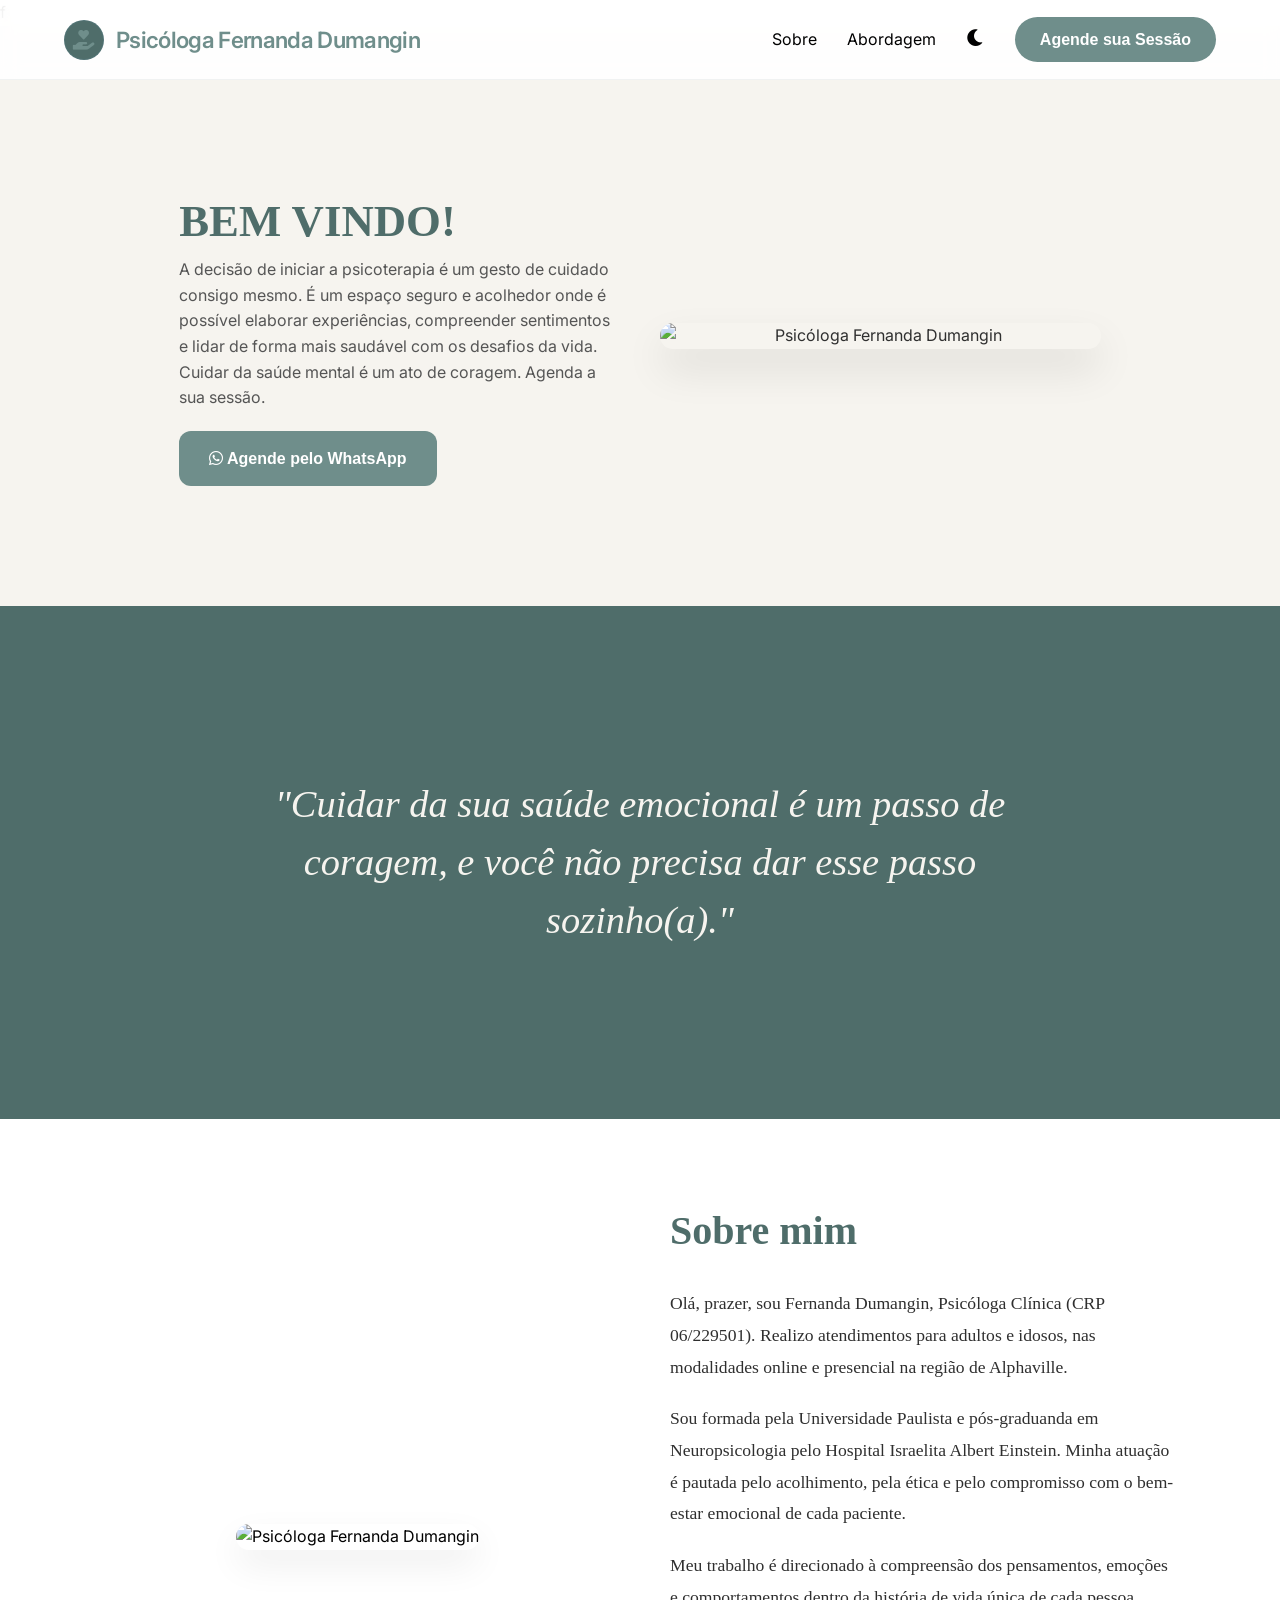
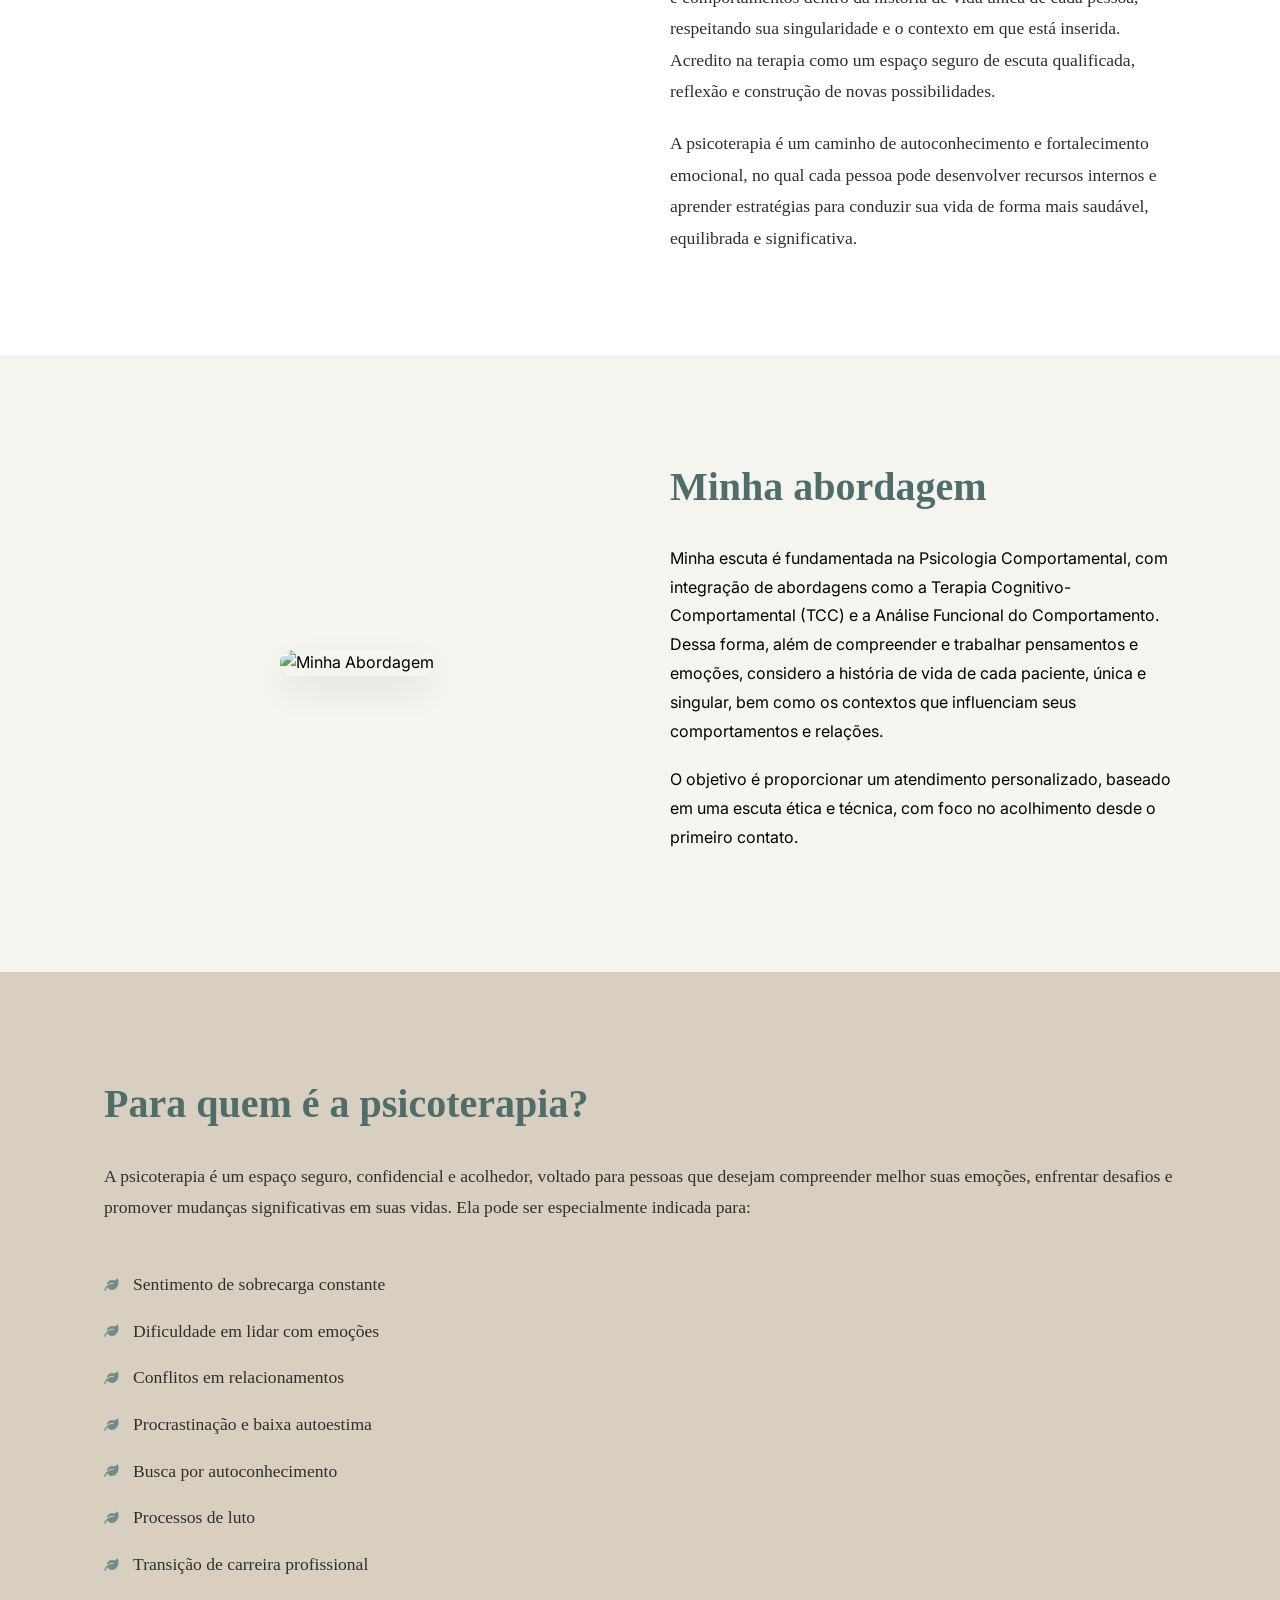
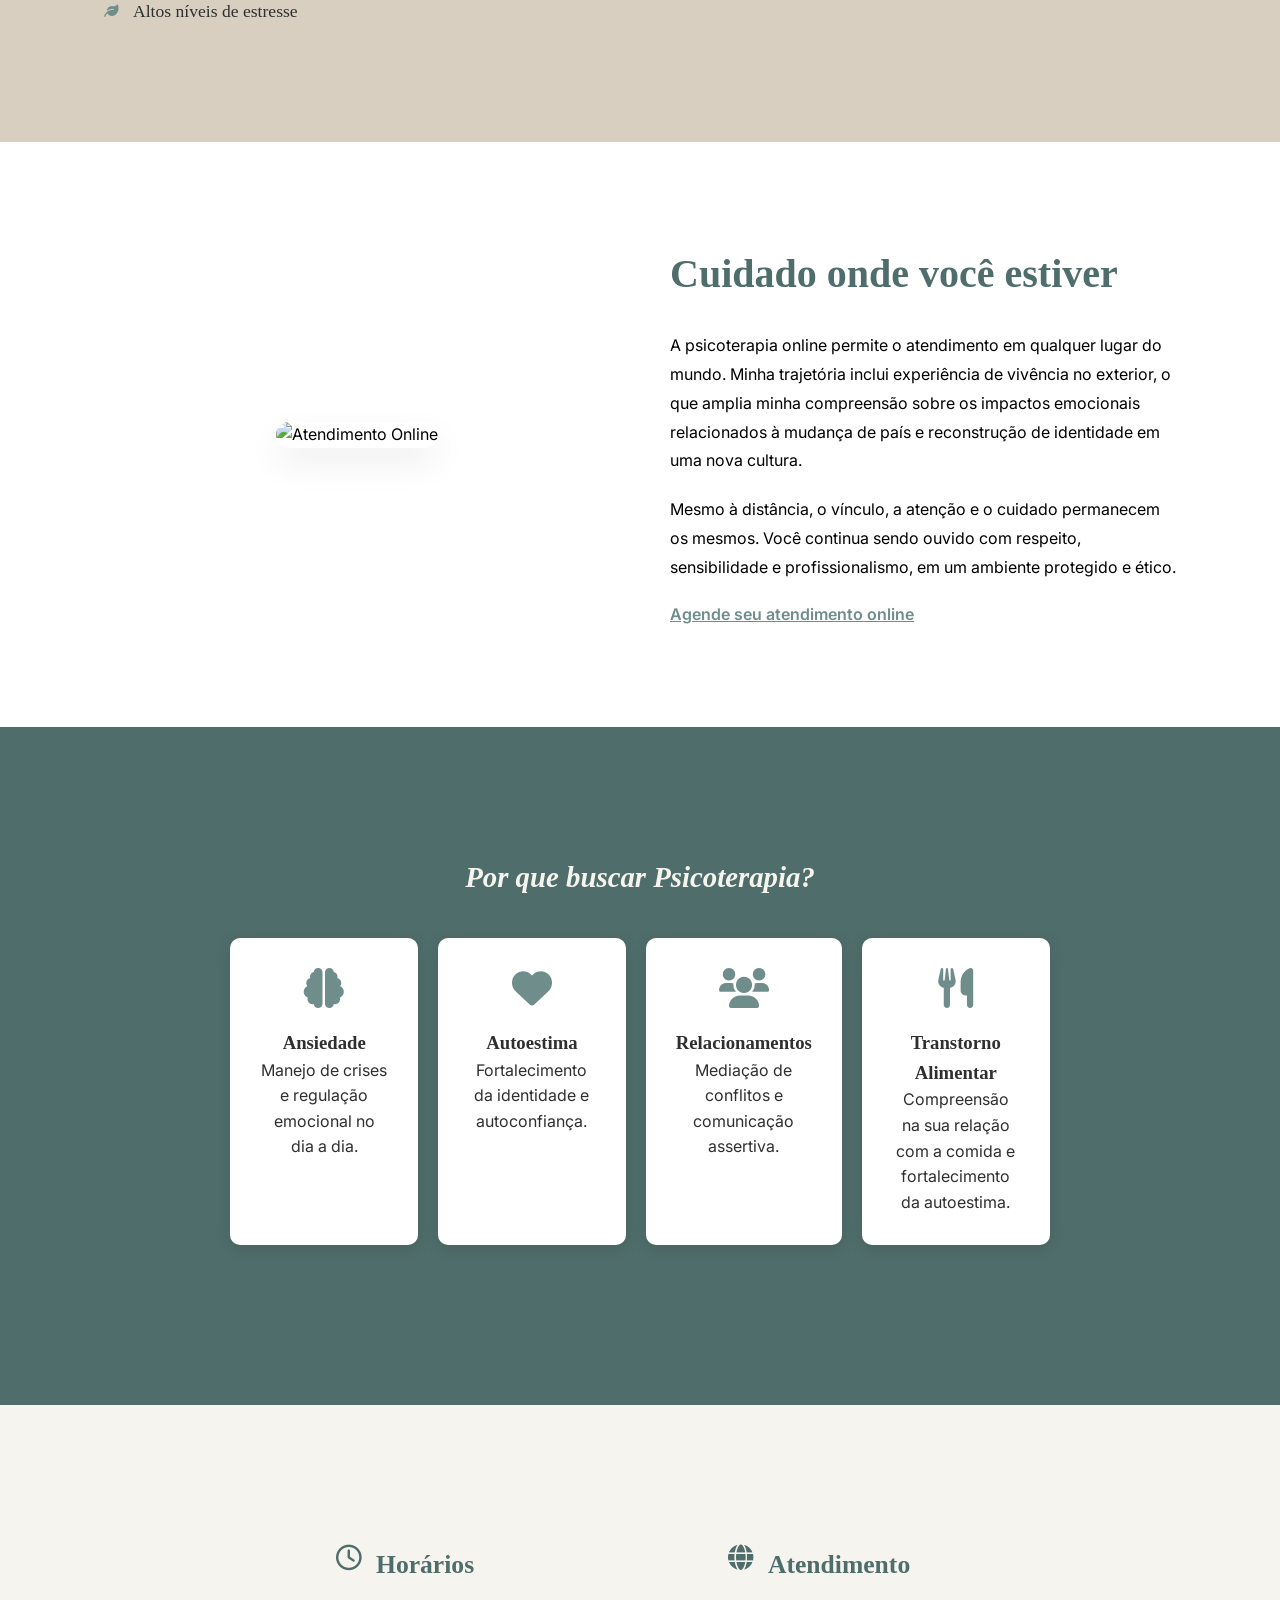
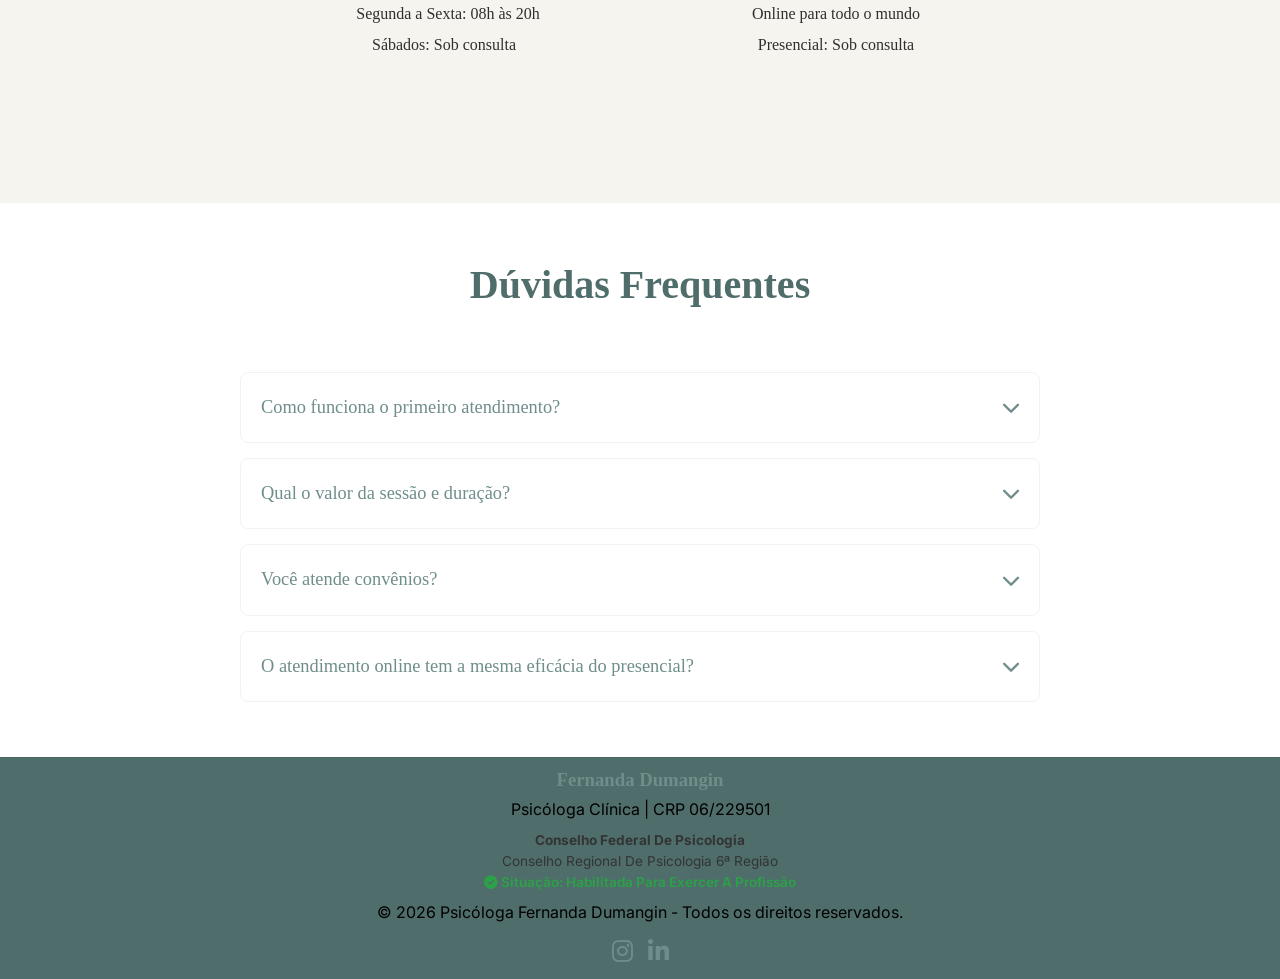
==== index.html @ f91fe26b "Add files via upload" ====
<!DOCTYPE html>
<html lang="pt-br">
<head>
    <meta charset="UTF-8">
    <meta name="viewport" content="width=device-width, initial-scale=1.0">
    <meta name="description" content="Psicóloga Fernanda Dumangin - Atendimento clínico especializado para adultos e adolescentes. Online e Presencial.">
    <meta name="keywords" content="Psicóloga, Terapia, Fernanda Dumangin, Saúde Mental">
    <meta property="og:title" content="Psicóloga Fernanda Dumangin">
    <meta property="og:description" content="Cuidar da sua saúde mental é o primeiro passo para o equilíbrio.">
    <meta property="og:image" content="https://juliocs84.github.io/assets/fernanda.png">
    <meta property="og:url" content="https://juliocs84.github.io">
    <meta property="og:type" content="website">
    <title>Fernanda Dumangin  | Psicóloga Clínica</title>
    <link rel="icon" href="data:image/svg+xml,<svg xmlns='http://www.w3.org/2000/svg' viewBox='0 0 512 512'><path fill='%235a8ca0' d='M208 448V208c0-26.5 21.5-48 48-48h96c26.5 0 48 21.5 48 48v240c0 26.5-21.5 48-48 48h-96c-26.5 0-48-21.5-48-48zm48-416c-132.5 0-240 107.5-240 240v208c0 13.3 10.7 24 24 24h64c13.3 0 24-10.7 24-24V272c0-13.3-10.7-24-24-24H80c0-88.4 71.6-160 160-160s160 71.6 160 160h-48c-13.3 0-24 10.7-24 24v176c0 13.3 10.7 24 24 24h64c13.3 0 24-10.7 24-24V272c0-132.5-107.5-240-240-240z'/></svg>">
    <link rel="stylesheet" href="style.css">
    <link rel="stylesheet" href="https://cdnjs.cloudflare.com/ajax/libs/font-awesome/6.0.0/css/all.min.css">
    <link href="https://fonts.googleapis.com/css2?family=Inter:wght@300;400;600&display=swap" rel="stylesheet">
    <link href="https://fonts.googleapis.com/css2?family=Inter:wght@400;600;700&display=swap" rel="stylesheet">
</head>
<body>

<header>
    <div class="logo">
        <div class="logo-icon">
            <i class="fas fa-hand-holding-heart"></i> </div>
        <span>Psicóloga Fernanda Dumangin</span>
    </div>

    <nav>
        <ul>
            <li><a href="#sobre">Sobre</a></li>
            <li><a href="#abordagem">Abordagem</a></li>
            <li>
                <button id="theme-toggle" style="background:none; border:none; cursor:pointer; font-size:1.2rem;">
                <i id="theme-icon" class="fas fa-moon"></i>
                </button>
            </li>
            <li><a href="https://wa.me/5511989405665?text=Olá%20Fernanda,%20gostaria%20de%20maiores%20informações%20sobre%20o%20agendamento%20de%20consulta." class="btn-nav" target="_blank">Agende sua Sessão</a></li>
        </ul>
    </nav>
</header>
f
    <section class="hero">
        <div class="container hero-container">
            <div class="hero-content">
                <h1>BEM VINDO!</h1>
                <p>A decisão de iniciar a psicoterapia é um gesto de cuidado consigo mesmo. É um espaço seguro e acolhedor onde é possível elaborar experiências, compreender sentimentos e lidar de forma mais saudável com os desafios da vida. Cuidar da saúde mental é um ato de coragem. Agenda a sua sessão.</p>
                <a href="https://wa.me/5511989405665?text=Olá%20Fernanda,%20gostaria%20de%20maiores%20informações%20sobre%20o%20agendamento%20de%20consulta." class="cta-button">
                    <i class="fab fa-whatsapp"></i> Agende pelo WhatsApp
                </a>
            </div>
            <div class="hero-image">
                <img src="assets/fernanda-hero.JPG" alt="Psicóloga Fernanda Dumangin">
            </div>
        </div>
    </section>

    <section class="quote-section">
        <div class="container">
            <blockquote class="main-quote">
                "Cuidar da sua saúde emocional é um passo de coragem, e você não precisa dar esse passo sozinho(a)."
            </blockquote>
        </div>
    </section>

    <section id="sobre" class="section-split">
        <div class="container split-container">
            <div class="split-image">
                <img src="assets/fernanda.JPG" alt="Psicóloga Fernanda Dumangin">
            </div>
            
            <div class="split-content">
                <h2>Sobre mim</h2>
                <p>Olá, prazer, sou Fernanda Dumangin, Psicóloga Clínica (CRP 06/229501). Realizo atendimentos para adultos e idosos, nas modalidades online e presencial na região de Alphaville.</p>
                <p>Sou formada pela Universidade Paulista e pós-graduanda em Neuropsicologia pelo Hospital Israelita Albert Einstein. Minha atuação é pautada pelo acolhimento, pela ética e pelo compromisso com o bem-estar emocional de cada paciente.</p>
                <p>Meu trabalho é direcionado à compreensão dos pensamentos, emoções e comportamentos dentro da história de vida única de cada pessoa, respeitando sua singularidade e o contexto em que está inserida. Acredito na terapia como um espaço seguro de escuta qualificada, reflexão e construção de novas possibilidades.</p>
                <p>A psicoterapia é um caminho de autoconhecimento e fortalecimento emocional, no qual cada pessoa pode desenvolver recursos internos e aprender estratégias para conduzir sua vida de forma mais saudável, equilibrada e significativa.</p>
                      
            </div>
        </div>
    </section>

    <section id="abordagem" class="section-split alternate-bg">
        <div class="container split-container inverted">
            <div class="split-content">
                <h2>Minha abordagem</h2>
                <p>Minha escuta é fundamentada na Psicologia Comportamental, com integração de abordagens como a Terapia Cognitivo-Comportamental (TCC) e a Análise Funcional do Comportamento. Dessa forma, além de compreender e trabalhar pensamentos e emoções, considero a história de vida de cada paciente, única e singular, bem como os contextos que influenciam seus comportamentos e relações.</p>
                <p>O objetivo é proporcionar um atendimento personalizado, baseado em uma escuta ética e técnica, com foco no acolhimento desde o primeiro contato.</p>
            </div>
                <div class="split-image">
                    <img src="assets/consultorio-detalhe.JPG" alt="Minha Abordagem">
                </div>
        </div>
    </section>
    
    <section id="publico" class="section-split accent-bg">
        <div class="container split-container inverted">
            <div class="split-content">
                <h2>Para quem é a psicoterapia?</h2>
                <p>A psicoterapia é um espaço seguro, confidencial e acolhedor, voltado para pessoas que desejam compreender melhor suas emoções, enfrentar desafios e promover mudanças significativas em suas vidas.
                   Ela pode ser especialmente indicada para:</p>
                
                <ul class="lista-beneficios">
                    <li><i class="fas fa-leaf"></i> Sentimento de sobrecarga constante</li>
                    <li><i class="fas fa-leaf"></i> Dificuldade em lidar com emoções</li>
                    <li><i class="fas fa-leaf"></i> Conflitos em relacionamentos</li>
                    <li><i class="fas fa-leaf"></i> Procrastinação e baixa autoestima</li>
                    <li><i class="fas fa-leaf"></i> Busca por autoconhecimento</li>
                    <li><i class="fas fa-leaf"></i> Processos de luto</li>
                    <li><i class="fas fa-leaf"></i> Transição de carreira profissional</li>
                    <li><i class="fas fa-leaf"></i> Altos níveis de estresse</li>
                    
                </ul>
            </div>
            <!-- <div class="split-image">
                <img src="assets/terapia-contexto.jpg" alt="Representação de acolhimento">
            </div> -->
        </div>
    </section>

    <section id="online" class="section-split">
        <div class="container split-container inverted">
            <div class="split-content">
                <h2>Cuidado onde você estiver</h2>
                <p>A psicoterapia online permite o atendimento em qualquer lugar do mundo. Minha trajetória inclui experiência de vivência no exterior, o que amplia minha compreensão sobre os impactos emocionais relacionados à mudança de país e reconstrução de identidade em uma nova cultura.</p>
                <p>Mesmo à distância, o vínculo, a atenção e o cuidado permanecem os mesmos. Você continua sendo ouvido com respeito, sensibilidade e profissionalismo, em um ambiente protegido e ético.</p>
                <a href="#" class="link-destaque">Agende seu atendimento online</a>
            </div>
            <div class="split-image">
                <img src="assets/fernanda-notebook.JPG" alt="Atendimento Online">
            </div>
        </div>
    </section>
    
    <section id="especialidades" class="bg-light">
        <div class="container">
            <h3 class="frase-apoio">Por que buscar Psicoterapia?</h3>
            <div class="cards">
                <div class="card">
                    <i class="fas fa-brain"></i>
                    <h3>Ansiedade</h3>
                    <p>Manejo de crises e regulação emocional no dia a dia.</p>
                </div>
                <div class="card">
                    <i class="fas fa-heart"></i>
                    <h3>Autoestima</h3>
                    <p>Fortalecimento da identidade e autoconfiança.</p>
                </div>
                <div class="card">
                    <i class="fas fa-users"></i>
                    <h3>Relacionamentos</h3>
                    <p>Mediação de conflitos e comunicação assertiva.</p>
                </div>
                <div class="card">
                    <i class="fas fa-utensils"></i>
                    <h3>Transtorno Alimentar</h3>
                    <p>Compreensão na sua relação com a comida e fortalecimento da autoestima.</p>
                </div>
            </div>
        </div>
      </section>
    
        <!-- Cronograma e Selo de Atendimento -->
    <section class="info-pratica">
        <div class="container info-grid">
            <div class="info-item">
                <h3><i class="far fa-clock"></i> Horários</h3>
                <p>&nbsp;&nbsp;Segunda a Sexta: 08h às 20h</p>
                <p>Sábados: Sob consulta</p>
            </div>
            <div class="info-item">
                <h3><i class="fas fa-globe"></i> Atendimento</h3>
                <p>Online para todo o mundo</p>
                <p>Presencial: Sob consulta</p>
            </div>
        </div>
    </section>
    
    <!-- FAQ - Dúvidas Frequentes -->
        <section id="faq" class="container">
        <h2 class="section-title">Dúvidas Frequentes</h2>
        <div class="faq-grid">
            <details>
                <summary>Como funciona o primeiro atendimento? <i class="fas fa-chevron-down"></i></summary>
                <p>O primeiro atendimento é um momento de escuta e acolhimento, onde você poderá falar sobre a sua queixa, conhecer o funcionamento da psicoterapia e esclarecer dúvidas. É um espaço seguro para iniciarmos, juntos, um processo de cuidado.</p>
            </details>
    
            <details>
                <summary>Qual o valor da sessão e duração? <i class="fas fa-chevron-down"></i></summary>
                <p>As sessões têm duração média de 50 minutos. Para informações sobre valores e disponibilidade de horários, entre em contato pelo WhatsApp.</p>
            </details>
    
            <details>
                <summary>Você atende convênios? <i class="fas fa-chevron-down"></i></summary>
                <p>No momento, não atendo convênios, mas forneço recibo para que você possa solicitar reembolso junto ao seu plano de saúde. Os atendimentos são particulares, mas fico à disposição para esclarecer valores e verificar possibilidades que se adequem à sua necessidade.</p>
            </details>

             <details>
                <summary>O atendimento online tem a mesma eficácia do presencial? <i class="fas fa-chevron-down"></i></summary>
                <p>Sim. A psicoterapia online é reconhecida como uma modalidade eficaz e segura, apresentando resultados equivalentes ao atendimento presencial. 
                    Todos os atendimentos são realizados em ambiente virtual seguro, com garantia de sigilo e confidencialidade, conforme os princípios éticos da prática profissional.</p>
            </details>
        </div>
    </section>
    
<footer class="footer">
    <div class="container footer-content">
        <div class="footer-info">
            <h3>Fernanda Dumangin</h3>
            <p>Psicóloga Clínica | CRP 06/229501</p>
        </div>
        
        <div class="footer-crp-status">
            <p><strong>Conselho Federal De Psicologia</strong></p>
            <p>Conselho Regional De Psicologia 6ª Região</p>
            <p class="status-badge"><i class="fas fa-check-circle"></i> Situação: Habilitada Para Exercer A Profissão</p>
        </div>

        <div class="footer-copyright">
            <p>&copy; 2026 Psicóloga Fernanda Dumangin - Todos os direitos reservados.</p>
        </div>
        <div class="footer-social">
            <a href="https://www.instagram.com/psi.fernandadumangin" target="_blank" class="social-icon instagram">
                <i class="fab fa-instagram"></i>
            </a>
            <a href="https://linkedin.com/in/seuperfil" target="_blank" class="social-icon linkedin">
                <i class="fab fa-linkedin-in"></i>
            </a>
        </div>
    </div>
</footer>
    
<script>
    const themeToggle = document.getElementById('theme-toggle');
    const themeIcon = document.getElementById('theme-icon');
    const body = document.body;

    // Verifica se o usuário já tinha uma preferência salva
    if (localStorage.getItem('theme') === 'dark') {
        body.classList.add('dark-mode');
        themeIcon.classList.replace('fa-moon', 'fa-sun');
    }

    themeToggle.addEventListener('click', () => {
        body.classList.toggle('dark-mode');
        
        if (body.classList.contains('dark-mode')) {
            localStorage.setItem('theme', 'dark');
            themeIcon.classList.replace('fa-moon', 'fa-sun');
        } else {
            localStorage.setItem('theme', 'light');
            themeIcon.classList.replace('fa-sun', 'fa-moon');
        }
    });
</script>    
</body>
</html>
---- style.css ----
html {
    scroll-behavior: smooth;
}
/* 1. IMPORTAÇÃO DE FONTES E VARIÁVEIS UNIFICADAS */
@import url('https://fonts.googleapis.com/css2?family=Playfair+Display:wght@700&family=Lora:wght@400;500&family=Montserrat:wght@600&family=Inter:wght@400;600&display=swap');

:root {
    --primary: #6F8E8B;        /* Verde sálvia */
    --secondary: #4F6D6A;      /* Verde profundo */
    --bg-light: #F6F4EF;       /* Off-white quente */
    --accent: #D9CFC1;         /* Areia */
    --text-color: #2F2F2F;     /* Grafite */
    --white: #FFFFFF;
    --header-bg: rgba(255, 255, 255, 0.9);
}

/* 2. CONFIGURAÇÕES GERAIS */
html { scroll-behavior: smooth; }
* { margin: 0; padding: 0; box-sizing: border-box; }

body { 
    font-family: 'Lora', serif; 
    color: var(--text-color); 
    line-height: 1.6; 
    background-color: var(--white);
}

h1, h2, h3 { font-family: 'Playfair Display', serif; }

/* CONFIGURAÇÃO DE CONTRASTE ENTRE SEÇÕES */
.section-split {
    background-color: #FFFFFF !important; /* Branco Puro */
}

.accent-bg {
    background-color: #D9CFC1 !important; /* Areia (Destaque) */
}

.alternate-bg {
    background-color: #F6F4EF !important; /* Off-white */
}

header { background: var(--header-bg); }
.bg-light { background-color: var(--secondary); }
.card { background-color: var(--card-bg); color: var(--text-color); }

* { margin: 0; padding: 0; box-sizing: border-box; }

body { font-family: 'Inter', sans-serif; color: var(--dark); line-height: 1.6; }

/* Garante que títulos e parágrafos fora dos cards também mudem */
body.dark-mode h2, 
body.dark-mode p {
    color: #f4f7f6;
}

/* 3. CABEÇALHO (FIXO E TRANSPARENTE) */
header {
    display: flex;
    justify-content: space-between;
    align-items: center;
    padding: 0 5%;
    height: 80px;
    background: var(--header-bg);
    backdrop-filter: blur(10px);
    -webkit-backdrop-filter: blur(10px);
    border-bottom: 1px solid rgba(111, 142, 139, 0.1);
    position: fixed;
    width: 100%;
    z-index: 1000;
}

.logo {
    display: flex;
    align-items: center;
    gap: 12px;
    font-family: 'Inter', sans-serif;
    font-size: 1.4rem;
    font-weight: 600;
    color: var(--primary);
    letter-spacing: -0.03em;
}
/* Ajuste para tablets e celulares (Responsividade) */
@media (max-width: 768px) {
    header {
        height: auto !important; /* Permite que o cabeçalho cresça se precisar */
        min-height: 80px;
        flex-wrap: wrap; /* Permite que os links desçam para a linha de baixo se faltar espaço */
        padding: 15px 10px;
        justify-content: center; /* Centraliza tudo no mobile */
        gap: 15px;
    }
    
    /* Impede a logo de ser espremida pelo Safari */
    .logo {
        flex-shrink: 0; 
    }
}
nav ul {
    display: flex;
    align-items: center;
    gap: 30px;
    list-style: none;
}

nav a { 
    text-decoration: none; 
    color: var(--text-color); 
    transition: 0.3s;
}

nav a:hover { color: var(--primary); }

.logo-icon {
    width: 40px;
    height: 40px;
    background-color: var(--secondary); /* Cor de fundo suave */
    border-radius: 50%;
    display: flex;
    align-items: center;
    justify-content: center;
    color: var(--primary);
    font-size: 1.2rem;
    border: 1px solid rgba(90, 140, 160, 0.2);
}

nav a { 
    text-decoration: none; 
    color: var(--dark); 
    font-weight: 400; 
    transition: 0.3s;
}

nav a:hover {
    color: var(--primary);
}

/* BOTÃO DE AGENDAMENTO NO MENU */
.btn-nav {
    background-color: var(--primary); /* Usa o Verde Sálvia #6F8E8B */
    color: var(--white) !important;
    padding: 10px 25px;
    border-radius: 50px;
    font-family: 'Montserrat', sans-serif;
    font-weight: 600;
    text-decoration: none;
    transition: all 0.3s ease;
    border: none;
    display: inline-flex;
    align-items: center;
}

.btn-nav:hover {
    background-color: var(--secondary); /* Escurece para Verde Profundo ao passar o mouse */
    transform: translateY(-2px);
    box-shadow: 0 5px 15px rgba(111, 142, 139, 0.3); /* Sombra suave na cor do botão */
}
/* Dark Mode */
body.dark-mode .btn-nav {
    background-color: var(--secondary); /* No escuro, ele começa já no tom mais profundo */
}

body.dark-mode .btn-nav:hover {
    background-color: var(--primary); /* E clareia levemente no hover */
}


/* NOVO TOPO PROFISSIONAL */
/* 2. AJUSTE DO HERO (Para alinhar com a cor da tabela) */
.hero { 
    background-color: var(--bg-light); /* Cor #F6F4EF */
    min-height: 60vh;          
    display: flex; 
    align-items: center; 
    padding: 80px 5% 40px; /* Padding ajustado para não ficar sob o header fixo */
    color: var(--text-color);
}

.hero-content h1 { 
    font-size: 2.8rem; 
    color: var(--secondary); /* Verde Profundo para autoridade */
    font-family: 'Playfair Display', serif;
}

.hero-container {
    display: flex;
    align-items: center;
    justify-content: space-between;
    gap: 40px;
    max-width: 1200px;
    margin: 0 auto;
    width: 100%;
}

.hero-content {
    flex: 1;
    text-align: left; /* Texto à esquerda como você planejou */
}

.hero-content p {
    font-size: 1rem;
    margin-bottom: 20px;
    color: #555;
}

.hero-image {
    flex: 1;
    display: flex;
    justify-content: center;
}

.hero-image img {
    width: 100%;
    max-width: 480px;
    border-radius: 30px; /* Mantém o padrão arredondado que ficou ótimo no sobre mim */
   /* height: auto;  */         /* Mantém a proporção da foto sem achatar */
    box-shadow: 0 20px 40px rgba(0,0,0,0.1); /* Sombra para profundidade */
}

@media (max-width: 768px) {
    .hero-container {
        flex-direction: column-reverse !important; /* Força os itens a ficarem um embaixo do outro */
        text-align: center; /* Centraliza o texto no celular */
        gap: 30px;
    }
    
    .hero-content {
        text-align: center; /* Sobrepõe o alinhamento à esquerda no mobile */
    }

    /* Corrige o bug de encolhimento do Safari */
    .hero-content, 
    .hero-image {
        width: 100% !important; 
        flex: none !important; /* Desativa o flex: 1 que confunde o Safari */
    }
}

/* 1. PADRONIZAÇÃO DE BOTÕES (Substituindo o azul antigo) */
.cta-button { 
    background-color: var(--primary); /* Verde Sálvia #6F8E8B */
    color: var(--white) !important; 
    padding: 15px 30px; 
    border-radius: 12px; 
    text-decoration: none; 
    font-weight: 600; 
    display: inline-block; 
    transition: 0.3s;
    border: none;
    font-family: 'Montserrat', sans-serif;
}

.cta-button:hover {
    background-color: var(--secondary); /* Verde Profundo #4F6D6A */
    transform: translateY(-2px);
}

/* 2. BOTÃO DO MENU (Igualando a identidade) */
.btn-nav {
    background: var(--primary) !important; /* Força o Verde Sálvia */
    color: var(--white) !important;
    padding: 10px 25px;
    border-radius: 50px;
    font-weight: 600;
    text-decoration: none;
    transition: 0.3s;
}

.btn-nav:hover {
    background: var(--secondary) !important;
    box-shadow: 0 4px 12px rgba(111, 142, 139, 0.2);
}

/* 3. CORES DE FUNDO (Conforme a tabela) */
.section-split { 
    background-color: var(--white); /* #FFFFFF */
}

.alternate-bg { 
    background-color: var(--bg-light) !important; /* #F6F4EF */
}

.accent-bg { 
    background-color: var(--accent) !important; /* #D9CFC1 */
}

/* ... código anterior (Header, Hero, etc.) ... */
/* PADRONIZAÇÃO DA FRASE DE APOIO */
.frase-apoio {
    font-family: 'Playfair Display', serif !important; /* Mesma fonte dos títulos principais */
    font-size: 1.8rem;
    color: #F6F4EF !important; /* Off-white para total visibilidade */
    text-align: center;
    font-style: italic; /* O itálico reforça o tom de acolhimento */
    margin: 20px 0;
    line-height: 1.4;
}

  /* AJUSTE DE FONTES: DÚVIDAS FREQUENTES (FAQ) */
#faq {
    padding-bottom: 20px;
    padding-top: 50px; /* Adicionado para respiro superior */
}

.faq-grid {
    max-width: 800px;
    margin: 0 auto;
    padding: 20px 0;
    margin-bottom: 0;
}

#faq .section-title {
    font-family: 'Playfair Display', serif !important; /* Fonte dos títulos principais */
    font-size: 2.5rem;
    color: var(--secondary); /* Verde Profundo #4F6D6A */
    margin-top: 0;
    margin-bottom: 35px; /* Aumentado levemente para elegância */
    text-align: center;
}

details {
    background: var(--card-bg);
    margin-bottom: 15px;
    border-radius: 8px;
    border: 1px solid rgba(0,0,0,0.05);
    transition: all 0.3s ease;
}

summary {
    font-family: 'Lora', serif !important; /* Fonte elegante para a pergunta */
    font-size: 1.15rem;
    padding: 20px;
    font-weight: 500; /* Peso médio para não brigar com o título */
    cursor: pointer;
    list-style: none;
    display: flex;
    justify-content: space-between;
    align-items: center;
    color: var(--primary); /* Verde Sálvia #6F8E8B */
}

details p {
    font-family: 'Lora', serif !important; /* Fonte para a resposta */
    padding: 0 20px 20px;
    line-height: 1.8; /* Espaçamento maior para leitura confortável */
    color: var(--text-color); /* Grafite #2F2F2F */
    font-size: 1.05rem;
}

/* Efeito de destaque ao abrir */
details[open] {
    box-shadow: 0 5px 15px rgba(0,0,0,0.05);
}

/* Ajuste para o Dark Mode */
body.dark-mode details {
    border-color: rgba(255,255,255,0.1);
}

body.dark-mode .main-quote {
    color: #D9CFC1; /* A cor areia vira a cor do texto no escuro */
}

    .container {
        padding: 80px 10%;
        max-width: 1200px;
        margin: auto;
        text-align: center;
    }
    
    .bg-light {
        background: var(--secondary);
        padding: 80px 10%;
    }
    
/* CONTAINER PRINCIPAL DOS CARDS */
.cards {
    display: grid;
    /* Força 4 colunas de tamanhos iguais */
    grid-template-columns: repeat(4, 1fr); 
    gap: 20px; /* Espaço entre os cards */
    margin-top: 40px;
    width: 100%;
    max-width: 1200px; /* Mantém tudo alinhado com o resto do site */
    margin-left: auto;
    margin-right: auto;
}

/* 4. RESPONSIVIDADE (FIX PARA CELULAR E TABLET) */
@media (max-width: 1024px) {
    .cards {
        /* Em tablets ou telas menores, mostra 2 cards por linha */
        grid-template-columns: repeat(2, 1fr); 
    }
}

@media (max-width: 768px) {
    .cards {
        /* Em celulares, mostra 1 card por linha */
        grid-template-columns: 1fr; 
    }
}

    /* 2. ESTRUTURA ZIGUE-ZAGUE (O MOTOR) */
    .section-split {
        padding: 80px 0;
        background-color: var(--white);
    }
    
    .alternate-bg {
        background-color: var(--bg-light) !important;
    }
    
    .split-container {
        display: flex !important;
        align-items: center;
        justify-content: space-between;
        gap: 60px;
        max-width: 1200px;
        margin: 0 auto;
        padding: 0 5%;
    }
    
    .split-content, .split-image {
        flex: 1;
    }
    
    .inverted {
        flex-direction: row-reverse !important;
    }
    
    .split-image img {
        width: 100%;
        max-width: 480px;
        border-radius: 20px;
        box-shadow: 0 15px 35px rgba(0,0,0,0.07);
    }
    
    /* 3. TÍTULOS E TEXTOS */
    /* SEÇÃO SOBRE MIM - FUNDO BRANCO PURO */
    /* SEÇÃO SOBRE MIM - ALINHAMENTO À ESQUERDA */
    #sobre .split-content {
        text-align: left !important; /* Força o texto para a esquerda */
        display: flex;
        flex-direction: column;
        align-items: flex-start; /* Alinha o conteúdo interno (incluindo botões) à esquerda */
    }
    
    #sobre .split-content h2 {
        text-align: left !important; /* Alinha o título "Sobre Mim" à esquerda */
        margin-bottom: 30px;
    }
    
    #sobre .split-content p {
        text-align: left !important; /* Alinha os parágrafos à esquerda */
        margin-bottom: 20px;
    }
    .split-content h2 {
        font-family: 'Playfair Display', serif;
        font-size: 2.5rem;
        color: var(--secondary);
        margin-bottom: 20px;
    }
    /*  Atualização do HTML (Para quem é a terapia?) */
    .lista-beneficios {
        list-style: none;
        padding: 0;
        margin-top: 25px;
    }
    
    .lista-beneficios li {
        display: flex;
        align-items: center;
        gap: 15px;
        margin-bottom: 15px;
        font-size: 1.1rem;
        color: var(--text-color);
    }
    
    .lista-beneficios i {
        color: var(--primary); /* Verde Sálvia nos ícones */
        font-size: 0.9rem;
    }

    /* APLICANDO A MESMA FONTE EM AMBAS AS SEÇÕES */
    #sobre .split-content h2, 
    #publico .split-content h2 {
        font-family: 'Playfair Display', serif !important; /* Fonte elegante para títulos */
        font-size: 2.5rem;
        color: var(--secondary); /* Verde profundo #4F6D6A */
        margin-bottom: 25px;
    }
    
    #sobre .split-content p, 
    #publico .split-content p,
    .lista-beneficios li {
        font-family: 'Lora', serif !important; /* Fonte sofisticada para leitura */
        font-size: 1.1rem;
        color: var(--text-color); /* Grafite #2F2F2F */
        line-height: 1.8;
    }

    /* Garante que o fundo 'alternate-bg' use a cor Areia correta */
    .alternate-bg {
        background-color: var(--bg-light) !important; /* Ou use var(--accent) se quiser o tom Areia */
    }

/* Ajuste para tablets e celulares (Responsividade) Sessões de texto*/
@media (max-width: 768px) {
    .split-container, .inverted {
        flex-direction: column !important;
        text-align: center;
        gap: 30px;
    }
    
    /* ADIÇÃO: Previne que o Safari quebre as colunas nas seções Sobre/Abordagem */
    .split-content, 
    .split-image {
        width: 100% !important;
        flex: none !important;
    }
}
.link-destaque {
    color: var(--primary);    /* Usa o Verde Sálvia */
    font-weight: 600;
    text-decoration: underline;
    transition: color 0.3s ease;
}

.link-destaque:hover {
    color: var(--secondary);  /* Escurece ao passar o mouse */
}

/* Ajuste para tablets e celulares (Responsividade) */
@media (max-width: 768px) {
    #especialidades, 
    #faq {
        padding-top: 20px;
        padding-bottom: 20px;
    }

    header {
        padding: 0 10px; /* Reduz o preenchimento lateral no mobile */
    }

    .logo {
        gap: 8px; /* Diminui o espaço entre o ícone e o nome */
    }

    .logo span {
        font-size: 1.1rem; /* Reduz um pouco a fonte */
    }
} /* Esta chave fecha a @media e deve estar sozinha na linha */

/* Feedback visual quando o usuário passa o mouse já tem */
    .card { 
        background: white; 
        padding: 30px; 
        border-radius: 10px; 
        box-shadow: 0 4px 15px rgba(0,0,0,0.1); 
        
        /* Novas propriedades para modernizar */
        transition: all 0.3s ease; /* Faz a animação durar 0.3 segundos */
        display: flex;
        flex-direction: column;
        align-items: center; /* Centraliza o conteúdo se preferir */
        text-align: center;
    }
    /* No modo escuro */
    body.dark-mode .card {
        background-color: #262626; /* Cinza bem escuro */
        color: #f4f7f6;           /* Texto claro para contraste */
        border: 1px solid rgba(255, 255, 255, 0.1);
    }
    
    /* Garante que os títulos das seções (Sobre Mim, Especialidades) mudem */
    body.dark-mode h2 {
        color: #f4f7f6;
    }

    /* AJUSTE DARK MODE PARA O HERO */
    body.dark-mode .hero {
        background-color: #1a1a1a !important; /* Fundo grafite muito escuro */
        color: #e0e0e0 !important;           /* Texto cinza claro */
    }
    
    body.dark-mode .hero-content h1 {
        color: #90caf9 !important;           /* Azul claro para o título se destacar */
    }
    
    body.dark-mode .hero-content p {
        color: #b0b0b0 !important;           /* Descrição com cor suave */
    }
    
    body.dark-mode .hero-image img {
        border: 1px solid rgba(255, 255, 255, 0.1); /* Borda sutil para a foto não "sumir" */
        box-shadow: 0 10px 30px rgba(0, 0, 0, 0.5); /* Sombra mais pesada no escuro */
    }

    /* Efeito de interação ao passar o mouse */
    .card:hover {
        transform: translateY(-8px); /* Sobe o card levemente */
        box-shadow: 0 12px 24px rgba(0,0,0,0.15); /* Sombra mais profunda */
        border: 1px solid var(--primary); /* Opcional: bordinha na cor do tema */
    }
    
    /* Mantendo o estilo do ícone que você já tinha */
    .card i { 
        font-size: 2.5rem; /* Aumentei um pouco para destaque */
        color: var(--primary); 
        margin-bottom: 20px; 
    }

    .sobre-container {
        display: flex;
        flex-direction: row;
        align-items: center;    /* Centraliza o texto verticalmente com a foto */
        justify-content: center;
        gap: 40px;              /* Espaço entre foto e texto */
        margin-top: 30px;
    }

    .sobre-img {
        flex: 0 0 35%;          /* A foto ocupará apenas 35% da largura da linha */
        max-width: 350px;       /* Limite máximo para não ficar enorme em telas grandes */
    }

    .sobre-img img {
        width: 100%;            /* A imagem preenche os 35% definidos acima */
        height: auto;
        border-radius: 30px;    /* Bordas arredondadas como na sua foto real */
        box-shadow: 0 15px 35px rgba(0,0,0,0.1);
    }

    .sobre-texto {
        flex: 1;                /* Garante que o texto ocupe o espaço ao lado da foto */
        display: flex;          /* Necessário para a centralização vertical */
        flex-direction: column; /* Organiza o título e os parágrafos em coluna */
        justify-content: center; /* Este é o comando que centraliza o texto na altura da foto */
        text-align: left;       /* Mantém o alinhamento à esquerda como na imagem */
    }

/* Garante que no celular a foto não fique espremida de lado */
@media (max-width: 768px) {
    .sobre-container {
        flex-direction: column;
        text-align: center;
    }
    .sobre-img {
        max-width: 80%;     /* No celular ela pode ser um pouco maior */
        margin-bottom: 20px;
    }
}
 /* Para quem é a terapia? (Identificação) */
    .publico-grid {
        display: grid;
        grid-template-columns: repeat(auto-fit, minmax(250px, 1fr));
        gap: 20px;
        margin-top: 30px;
    }
    .publico-item {
        display: flex;
        align-items: center;
        gap: 10px;
        font-size: 1.1rem;
        color: var(--text-color);
    }
    .publico-item i {
        color: var(--primary);
    }

/* ============================================================
   SEÇÃO: MINHA ABORDAGEM (ALINHAMENTO À ESQUERDA)
   ============================================================ */
/* ESPELHANDO A REGRA DO SOBRE MIM PARA A ABORDAGEM */
#abordagem.section-split {
    padding: 100px 0;
}

#abordagem .split-content {
    text-align: left !important;
    display: flex;
    flex-direction: column;
    align-items: flex-start; /* Alinha o título e os textos à esquerda */
}

#abordagem .split-content h2 {
    text-align: left !important;
    margin-bottom: 25px;
    width: 100%;
}

#abordagem .split-content p {
    text-align: left !important;
    margin-bottom: 20px;
    line-height: 1.8;
}

/* Ajuste para celular */
@media (max-width: 768px) {
    #abordagem .split-content {
        padding: 0 20px;
        align-items: flex-start !important;
    }
}

 /* ============================================================
   SEÇÃO: MINHA PUBLICO (ALINHAMENTO À ESQUERDA)
   ============================================================ */
   /* ESPELHANDO A REGRA DO SOBRE MIM PARA A ABORDAGEM */
#publico.section-split {
    padding: 100px 0;
}

#publico .split-content {
    text-align: left !important;
    display: flex;
    flex-direction: column;
    align-items: flex-start; /* Alinha o título e os textos à esquerda */
}

#publico .split-content h2 {
    text-align: left !important;
    margin-bottom: 25px;
    width: 100%;
}

#publico .split-content p {
    text-align: left !important;
    margin-bottom: 20px;
    line-height: 1.8;
}

/* Ajuste para celular */
@media (max-width: 768px) {
    #publico .split-content {
        padding: 0 20px;
        align-items: flex-start !important;
    }
}

/* ============================================================
   SEÇÃO: ATENDIMENTO ONLINE (CUIDADO ONDE VOCÊ ESTIVER)
   ============================================================ */

#online {
    padding: 100px 0;
}

/* Força o alinhamento à esquerda para o conteúdo desta seção */
#online .split-content {
    text-align: left !important;
    display: flex;
    flex-direction: column;
    align-items: flex-start !important; /* Alinha título, texto e link à esquerda */
}

#online .split-content h2 {
    text-align: left !important;
    color: var(--secondary);
    margin-bottom: 25px;
}

#online .split-content p {
    text-align: left !important;
    margin-bottom: 20px;
    line-height: 1.8;
}

/* Garante a inversão: Imagem na esquerda, Texto na direita no Desktop */
#online .split-container.inverted {
    flex-direction: row-reverse !important;
}

/* AJUSTE PARA CELULAR: Garante que continue à esquerda no mobile */
@media (max-width: 768px) {
    /* Força a seção de atendimento online a empilhar no celular, vencendo a regra do computador */
    #online .split-container.inverted {
        flex-direction: column !important;
    }
    
    /* Garante que a imagem não vai transbordar a tela */
    #online .split-image {
        width: 100% !important;
        display: block !important;
    }
}

 /* Cronograma e Selo de Atendimento */

    .info-footer-grid {
    display: flex;
    justify-content: space-around;
    text-align: center;
    padding: 40px 0;
    border-top: 1px solid rgba(0,0,0,0.1);
    }
    body.dark-mode .info-footer-grid {
        border-top-color: rgba(255,255,255,0.1);
    }
    .info-footer-grid h3 {
        color: var(--primary);
        margin-bottom: 10px;
    }

    /* Ajusta o topo da seção de Especialidades */
    #especialidades {
        padding-top: 30px; /* Diminui a distância entre o título e a seção anterior */
    }

.split-content p {
    margin-bottom: 20px; /* Cria um espaço de 25px entre um parágrafo e outro */
    line-height: 1.8;    /* Melhora a leitura ao dar mais respiro entre as linhas */
}

/* Remove a margem do último parágrafo para não empurrar o link/botão para baixo demais */
.split-content p:last-of-type {
    margin-bottom: 30px; 
}

/* Horários de Atendimento */

/* Ajuste de Cores (Zigue-Zague) */
.info-pratica {
    background-color: #F6F4EF !important; /* Fundo Off-white para destaque */
    padding: 60px 0;
    text-align: center;
}

/* CONTAINER PRINCIPAL DO GRID */
.info-grid {
    display: flex;                /* Ativa o alinhamento lado a lado */
    justify-content: space-around; /* Distribui os itens com espaço entre eles */
    align-items: flex-start;
    gap: 40px;                    /* Espaço entre Horários e Atendimento */
    max-width: 1000px;
    margin: 0 auto;               /* Centraliza o grid na página */
}

/* AJUSTE DOS ITENS INDIVIDUAIS */
.info-item {
    flex: 1;                      /* Faz ambos ocuparem o mesmo espaço */
    text-align: center;           /* Centraliza ícones, títulos e textos */
}

/* ESTILO DOS TÍTULOS E ÍCONES */
.info-item h3 {
    font-family: 'Playfair Display', serif !important;
    color: #4F6D6A;
    font-size: 1.6rem;
    
    /* O truque do alinhamento perfeito: */
    display: flex;
    width: 220px;                 /* Cria uma caixa do mesmo tamanho para os dois */
    margin: 0 auto 15px auto;     /* Centraliza essa caixa na tela */
    justify-content: flex-start;  /* Joga o ícone e o texto para o começo da caixa */
    gap: 12px;                    /* Espaço entre o ícone e a palavra */
}

/* Garante que os ícones ocupem o mesmo espaço na esquerda */
.info-item h3 i {
    width: 30px;
    text-align: center;
}

/* ESTILO DO TEXTO */
.info-item p {
    font-family: 'Lora', serif !important; /* Fonte do corpo */
    color: #2F2F2F;
    line-height: 1.6;
    margin-bottom: 5px;           /* Diminui o espaço entre as linhas de texto */
}

/* RESPONSIVIDADE (Celular) */
@media (max-width: 768px) {
    .info-grid {
        flex-direction: column;   /* No celular, eles voltam a ficar um sobre o outro */
        gap: 60px;
    }
}

/* Dispositivos Móveis - Footer */
.footer {
    background-color: var(--secondary); /* Usa a cor de fundo suave que definimos */
    padding: 10px 0;
    text-align: center;
    border-top: 1px solid rgba(0,0,0,0.05);
}

.footer-content {
    display: flex;
    flex-direction: column;
    align-items: center;
    gap: 5px !important; /* Reduz o espaço global entre todos os blocos do rodapé */
}

.footer-info h3 {
    color: var(--primary);
    margin-bottom: 5px;
    margin-top: 0 !important;   /* Remove qualquer margem superior */
}

.footer-crp-status {
    font-size: 0.85rem;
    line-height: 1.4; /* Reduzido de 1.6 para compactar as linhas internas */
    color: var(--text-color);
    max-width: 600px;
    opacity: 0.9;
    margin-top: 5px !important; /* REDUZA AQUI: de 25px para 5px */
    margin-bottom: 0 !important;
}

.status-badge {
    color: #28a745;
    font-weight: 600;
    margin-top: 2px !important; /* REDUZA AQUI: de 10px para 2px */
}

.footer-social {
    margin-top: 0 !important;
    display: flex;
    gap: 15px;
    justify-content: center;
    padding-top: 0 !important; /* ZERADO: remova o respiro superior dos ícones */
    padding-bottom: 5px;       /* Mantém apenas um toque no fundo */
}
/* Ajuste para o Dark Mode */
body.dark-mode .footer {
    background-color: #1a1a1a;
    border-top-color: rgba(255,255,255,0.1);
}

body.dark-mode .status-badge {
    color: #4cd137;
}
/* Se você estiver usando parágrafos dentro do rodapé, 
zere a margem inferior do texto de copyright */
.footer-copyright p {
    margin-bottom: 0 !important; /* Força a remoção da margem padrão */
    padding-bottom: 5px; /* Controla o espaço via padding, que é mais preciso */
}

.social-icon {
    font-size: 1.5rem; /* Tamanho do ícone */
    transition: transform 0.3s ease, color 0.3s ease;
    color: var(--primary); /* Cor padrão do seu site */
    text-decoration: none;
    display: inline-block;
    line-height: 1 !important;
}

/* Cor específica para Instagram ao passar o mouse */
.social-icon.instagram:hover {
    color: #E1306C; /* Rosa oficial do Instagram */
    transform: scale(1.1);
}

/* Cor específica para LinkedIn ao passar o mouse */
.social-icon.linkedin:hover {
    color: #0077b5; /* Azul oficial do LinkedIn */
    transform: scale(1.1);
}

/* Ajuste para o Dark Mode (opcional se quiser ícones mais claros) */
body.dark-mode .social-icon {
    color: var(--text-color);
}
/* RESET DE EMERGÊNCIA - COLOQUE NO FINAL DO ARQUIVO */
footer, .footer {
    padding-top: 5px !important;    /* Força o topo a encolher */
    padding-bottom: 5px !important; /* Força o fundo a encolher */
    height: auto !important;
    min-height: 0 !important;
}

.footer-content {
    gap: 0 !important; /* Elimina qualquer espaço automático entre os itens */
}

/* Zera as margens de TODOS os elementos dentro do rodapé */
.footer * {
    margin-top: 2px !important;
    margin-bottom: 2px !important;
}

/* Caso exista uma div de container que você não viu, isso a "doma" */
.container.footer-content {
    padding: 0 !important;
    margin: 0 auto !important;
}

/* CONSERTO DEFINITIVO DA FRASE DE IMPACTO */
/* FORÇA O FUNDO VERDE E A COR DO TEXTO */
.quote-section {
    background-color: #4F6D6A !important; /* Verde Profundo oficial */
    padding: 90px 20px !important;
    text-align: center !important;
    border: none !important; /* Remove bordas desnecessárias */
    display: block !important;
}

.main-quote {
    color: #F6F4EF !important; /* Texto em Off-white para dar leitura */
    font-family: 'Playfair Display', serif !important; /* Fonte elegante para citações */
    font-size: 2.4rem !important;  /* Tamanho destacado */
    font-style: italic !important;
    margin: 0 auto !important;
    border: none !important;  /* Remove bordas desnecessárias */
    max-width: 850px !important;
    line-height: 1.5 !important;
    font-weight: 500 !important;
}

/* Garante que o texto não suma no celular */
@media (max-width: 768px) {
    section.quote-section .main-quote {
        font-size: 1.6rem !important;
    }
}
/* ============================================================
   🌙 MODO ESCURO GERAL (DARK MODE FULL SITE)
   Coloque isso sempre no final do arquivo CSS para sobrepor as outras regras
   ============================================================ */

/* 1. FUNDO GERAL E TEXTO BASE */
body.dark-mode {
    background-color: #121212 !important; /* Grafite quase preto */
    color: #E0E0E0 !important;
}

/* 2. CABEÇALHO E NAVEGAÇÃO (HEADER) */
body.dark-mode header {
    background: rgba(26, 26, 26, 0.95) !important;
    border-bottom: 1px solid rgba(255, 255, 255, 0.05) !important;
}
body.dark-mode .logo {
    color: #A3C4C1 !important; /* Verde mais claro para dar leitura */
}
body.dark-mode .logo-icon {
    background-color: #262626 !important;
    border-color: rgba(255, 255, 255, 0.1) !important;
}
body.dark-mode nav a {
    color: #E0E0E0 !important;
}
body.dark-mode nav a:hover {
    color: #A3C4C1 !important;
}

/* 3. CORES DE FUNDO DAS SEÇÕES (SOBREPONDO AS TABELAS) */
body.dark-mode .section-split {
    background-color: #1A1A1A !important; /* Escuro base */
}
body.dark-mode .alternate-bg {
    background-color: #262626 !important; /* Escuro um tom mais claro para destacar */
}
body.dark-mode .accent-bg {
    background-color: #2A2A2A !important;
}
body.dark-mode .bg-light {
    background-color: #1A1A1A !important;
}

/* 4. PADRONIZAÇÃO DE TÍTULOS E TEXTOS EM TODAS AS SEÇÕES */
/* Isso cobre #sobre, #abordagem, #publico, #online, etc. */
body.dark-mode h1,
body.dark-mode h2,
body.dark-mode h3,
body.dark-mode .hero-content h1,
body.dark-mode .split-content h2,
body.dark-mode #sobre .split-content h2,
body.dark-mode #abordagem .split-content h2,
body.dark-mode #publico .split-content h2,
body.dark-mode #online .split-content h2 {
    color: #F4F7F6 !important; /* Branco/Gelo para todos os títulos */
}

body.dark-mode p,
body.dark-mode .hero-content p,
body.dark-mode .split-content p,
body.dark-mode #sobre .split-content p,
body.dark-mode #abordagem .split-content p,
body.dark-mode #publico .split-content p,
body.dark-mode #online .split-content p,
body.dark-mode .lista-beneficios li,
body.dark-mode .publico-item {
    color: #C4C4C4 !important; /* Cinza claro suave para leitura de textos longos */
}

/* 5. ÍCONES E LINKS ESPECÍFICOS */
body.dark-mode .lista-beneficios i,
body.dark-mode .publico-item i {
    color: #A3C4C1 !important; /* Ícones em verde clarinho */
}
body.dark-mode .link-destaque {
    color: #A3C4C1 !important;
}
body.dark-mode .link-destaque:hover {
    color: #FFFFFF !important;
}

/* 6. DÚVIDAS FREQUENTES (FAQ) */
body.dark-mode details {
    background-color: #262626 !important;
    border: 1px solid rgba(255,255,255,0.05) !important;
}
body.dark-mode summary {
    color: #A3C4C1 !important; /* Pergunta */
}
body.dark-mode details p {
    color: #C4C4C4 !important; /* Resposta */
}

/* 7. SEÇÃO HORÁRIOS E ATENDIMENTO (INFO-PRATICA) */
body.dark-mode .info-pratica {
    background-color: #1A1A1A !important;
}
body.dark-mode .info-item h3 {
    color: #A3C4C1 !important;
}
body.dark-mode .info-item p {
    color: #C4C4C4 !important;
}

/* 8. CARDS (ESPECIALIDADES) */
body.dark-mode .card {
    background-color: #262626 !important;
    border: 1px solid rgba(255, 255, 255, 0.05) !important;
    box-shadow: 0 4px 15px rgba(0,0,0,0.3) !important;
}
body.dark-mode .card h3 {
    color: #F4F7F6 !important;
}
body.dark-mode .card p {
    color: #C4C4C4 !important;
}
body.dark-mode .card i {
    color: #A3C4C1 !important;
}

/* 9. RODAPÉ (FOOTER) */
body.dark-mode .footer {
    background-color: #121212 !important;
    border-top: 1px solid rgba(255,255,255,0.1) !important;
}
body.dark-mode .footer-info h3 {
    color: #A3C4C1 !important;
}
body.dark-mode .footer-crp-status,
body.dark-mode .footer-copyright p {
    color: #888888 !important; /* Cinza mais escuro para notas de rodapé */
}
body.dark-mode .social-icon {
    color: #C4C4C4 !important;
}
/* 10. CONSERTO DA FRASE DE IMPACTO NO MODO ESCURO */
body.dark-mode .quote-section {
    background-color: #1A1A1A !important; /* Fundo grafite combinando com o resto do site */
    border-top: 1px solid rgba(255, 255, 255, 0.05) !important; /* Linha sutil para separar */
    border-bottom: 1px solid rgba(255, 255, 255, 0.05) !important;
}

body.dark-mode .main-quote {
    color: #A3C4C1 !important; /* Verde Sálvia clarinho para a frase brilhar no escuro */
}
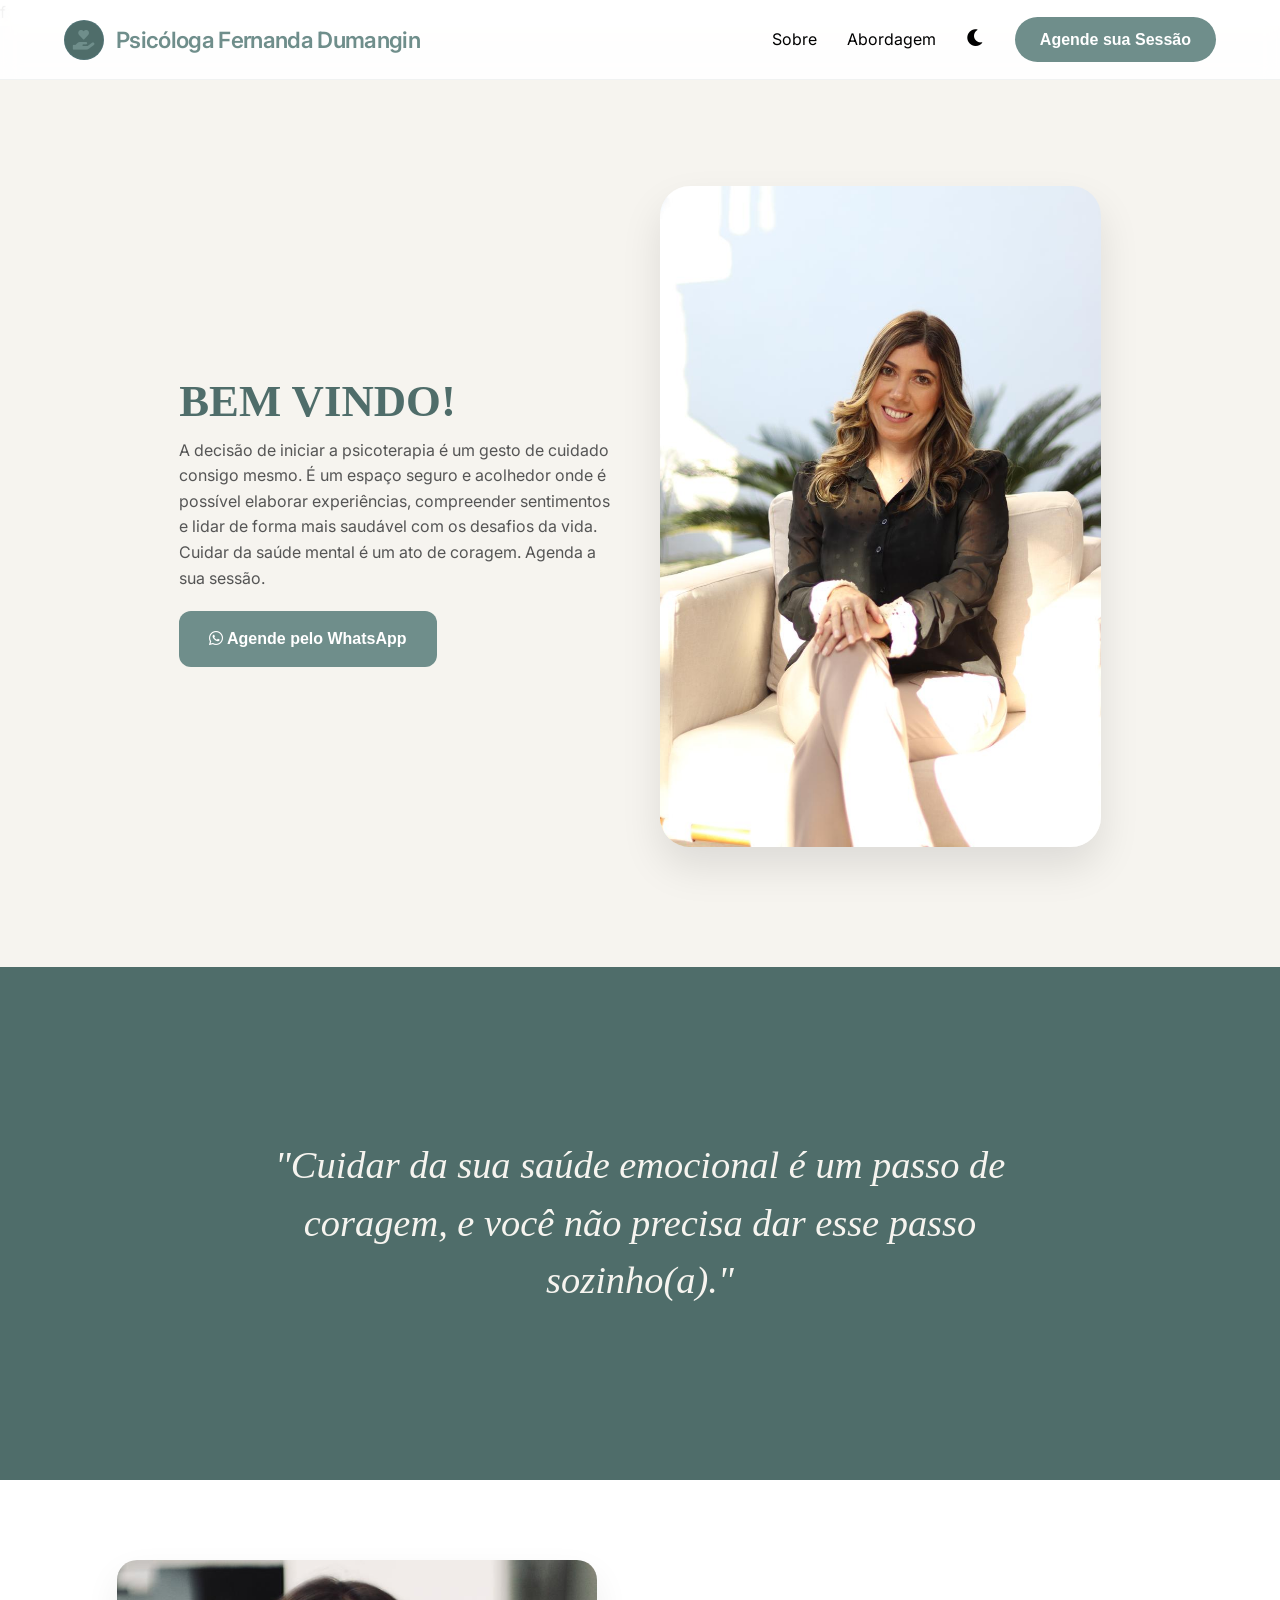
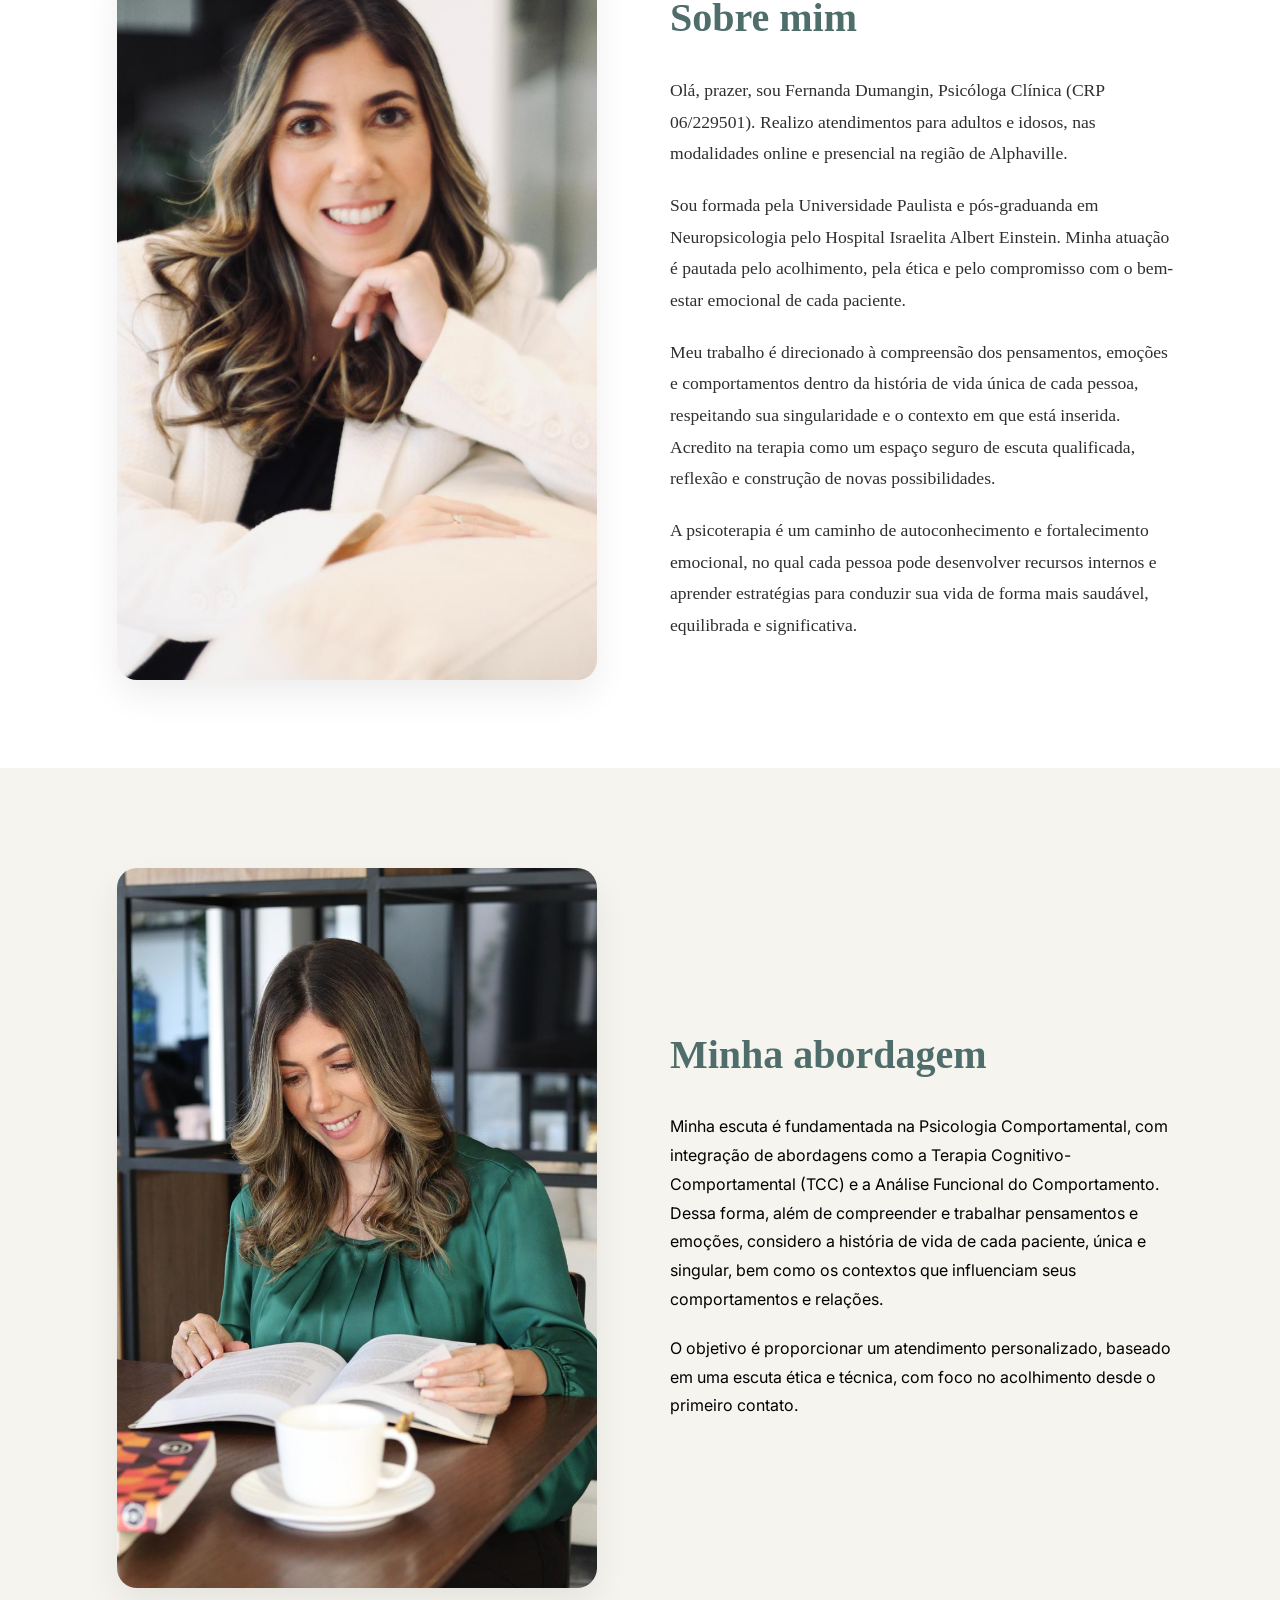
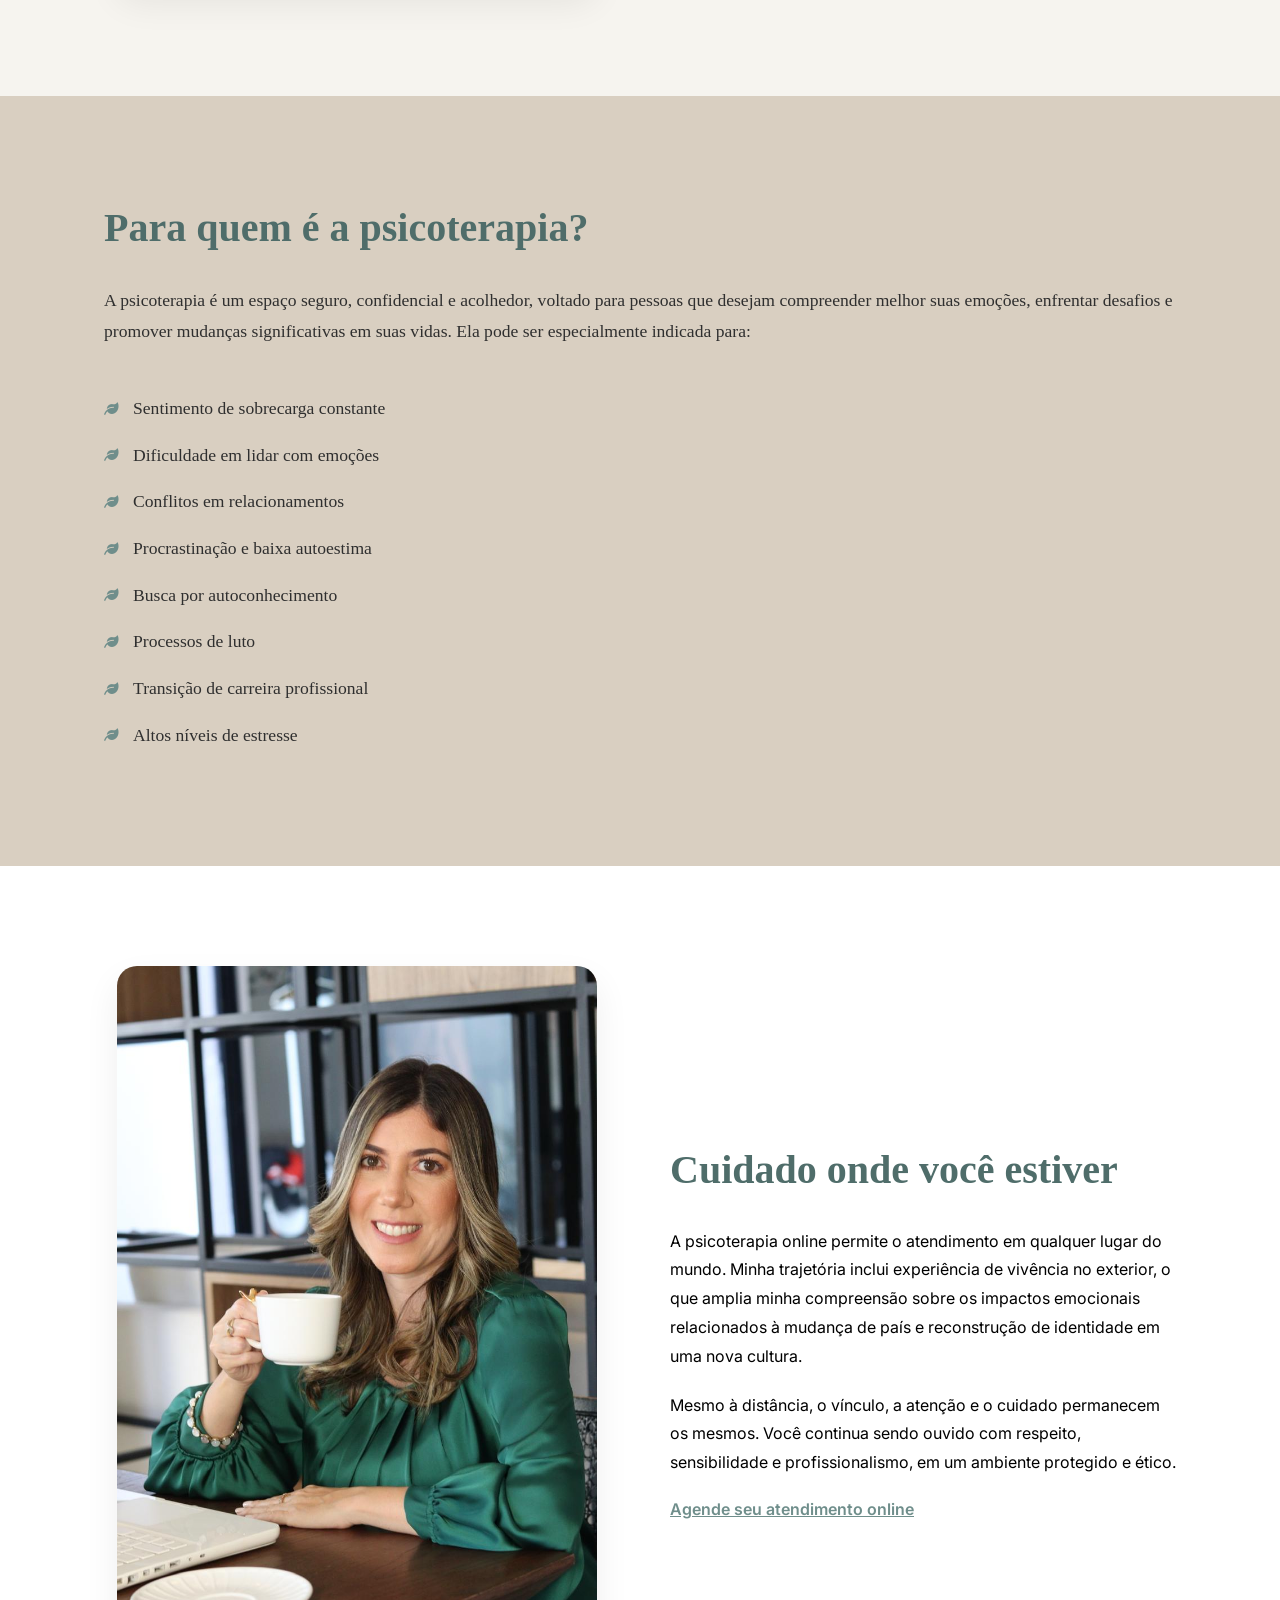
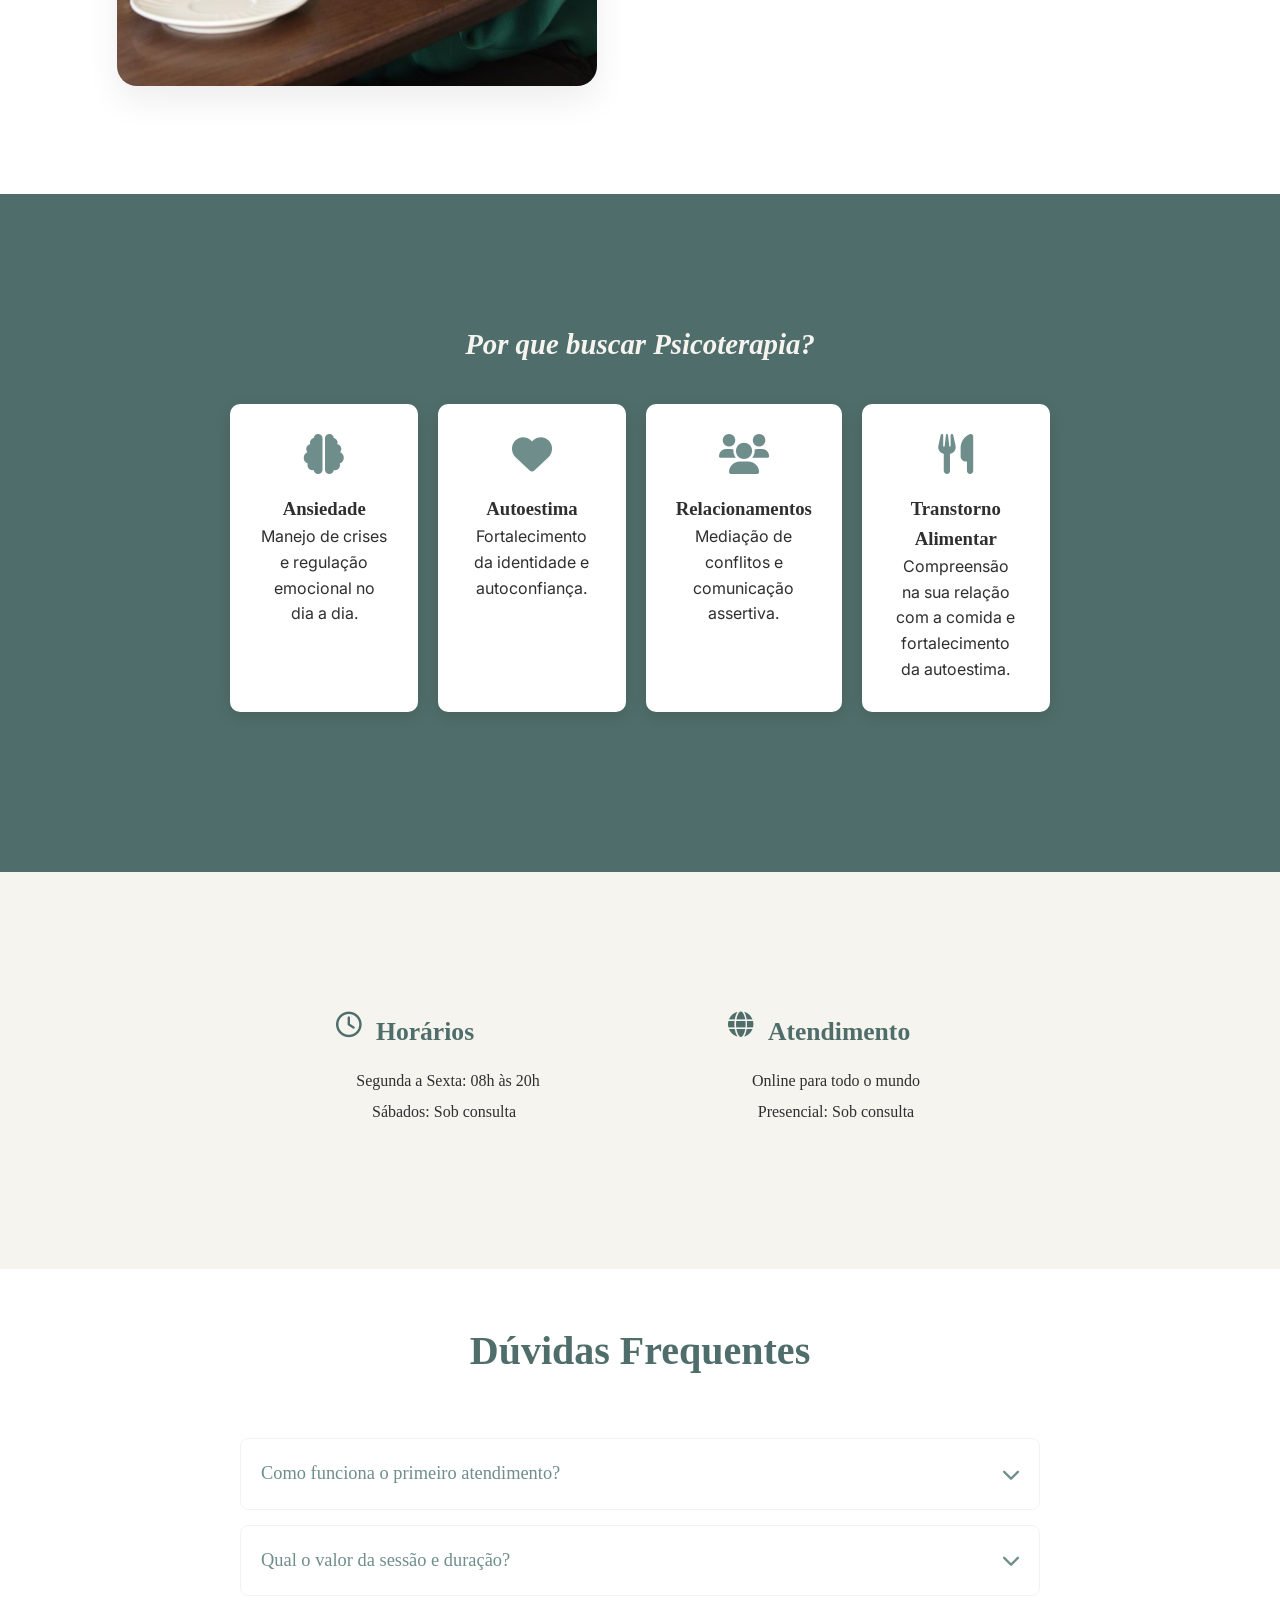
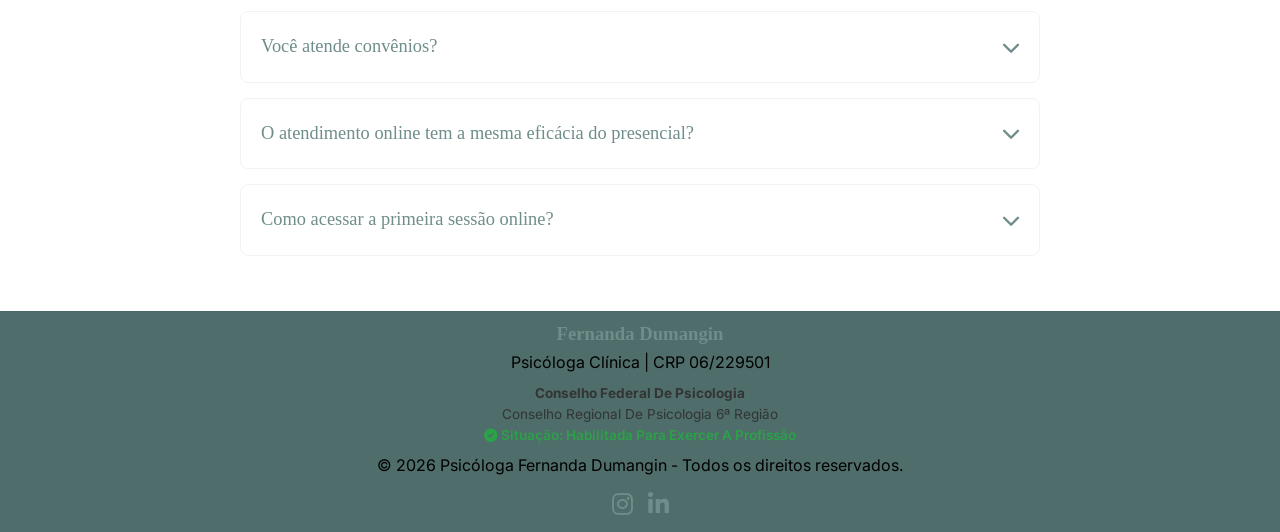
==== commit a16a31ca: "Add Google site verification meta tag Added Google site verification meta tag." ====
--- a/index.html
+++ b/index.html
@@ -3,14 +3,15 @@
 <head>
     <meta charset="UTF-8">
     <meta name="viewport" content="width=device-width, initial-scale=1.0">
+    <meta name="google-site-verification" content="naHrY0-erxEiu1j9HeQYzjx1nH9kXFmUpBjLBTB5NQI" />
     <meta name="description" content="Psicóloga Fernanda Dumangin - Atendimento clínico especializado para adultos e adolescentes. Online e Presencial.">
-    <meta name="keywords" content="Psicóloga, Terapia, Fernanda Dumangin, Saúde Mental">
+    <meta name="keywords" content="Psicóloga, Terapia, Fernanda Dumangin, Saúde Mental, Terapia Cognitivo-Comportamental, Atendimento Online, Para quem é a terapia">
     <meta property="og:title" content="Psicóloga Fernanda Dumangin">
     <meta property="og:description" content="Cuidar da sua saúde mental é o primeiro passo para o equilíbrio.">
-    <meta property="og:image" content="https://juliocs84.github.io/assets/fernanda.png">
-    <meta property="og:url" content="https://juliocs84.github.io">
+    <meta property="og:image" content="https://psifernandadumangin.github.io/assets/fernanda.JPG">
+    <meta property="og:url" content="https://psifernandadumangin.github.io">
     <meta property="og:type" content="website">
-    <title>Fernanda Dumangin  | Psicóloga Clínica</title>
+    <title>Fernanda Dumangin | Psicóloga Clínica</title>
     <link rel="icon" href="data:image/svg+xml,<svg xmlns='http://www.w3.org/2000/svg' viewBox='0 0 512 512'><path fill='%235a8ca0' d='M208 448V208c0-26.5 21.5-48 48-48h96c26.5 0 48 21.5 48 48v240c0 26.5-21.5 48-48 48h-96c-26.5 0-48-21.5-48-48zm48-416c-132.5 0-240 107.5-240 240v208c0 13.3 10.7 24 24 24h64c13.3 0 24-10.7 24-24V272c0-13.3-10.7-24-24-24H80c0-88.4 71.6-160 160-160s160 71.6 160 160h-48c-13.3 0-24 10.7-24 24v176c0 13.3 10.7 24 24 24h64c13.3 0 24-10.7 24-24V272c0-132.5-107.5-240-240-240z'/></svg>">
     <link rel="stylesheet" href="style.css">
     <link rel="stylesheet" href="https://cdnjs.cloudflare.com/ajax/libs/font-awesome/6.0.0/css/all.min.css">
@@ -200,6 +201,14 @@
                 <p>Sim. A psicoterapia online é reconhecida como uma modalidade eficaz e segura, apresentando resultados equivalentes ao atendimento presencial. 
                     Todos os atendimentos são realizados em ambiente virtual seguro, com garantia de sigilo e confidencialidade, conforme os princípios éticos da prática profissional.</p>
             </details>
+            
+            <details>
+                <summary>Como acessar a primeira sessão online? <i class="fas fa-chevron-down"></i></summary>
+                <p>Preparei um guia passo a passo bem simples para te ajudar a conectar na nossa sala virtual com segurança e privacidade.</p>
+                <a href="guia_de_acesso.html" target="_blank" class="cta-button" style="margin-top: 10px; display: inline-flex; align-items: center; gap: 10px;">
+                    <i class="fa-solid fa-book-open"></i> Acessar Guia Rápido
+                </a>
+            </details>
         </div>
     </section>
     
